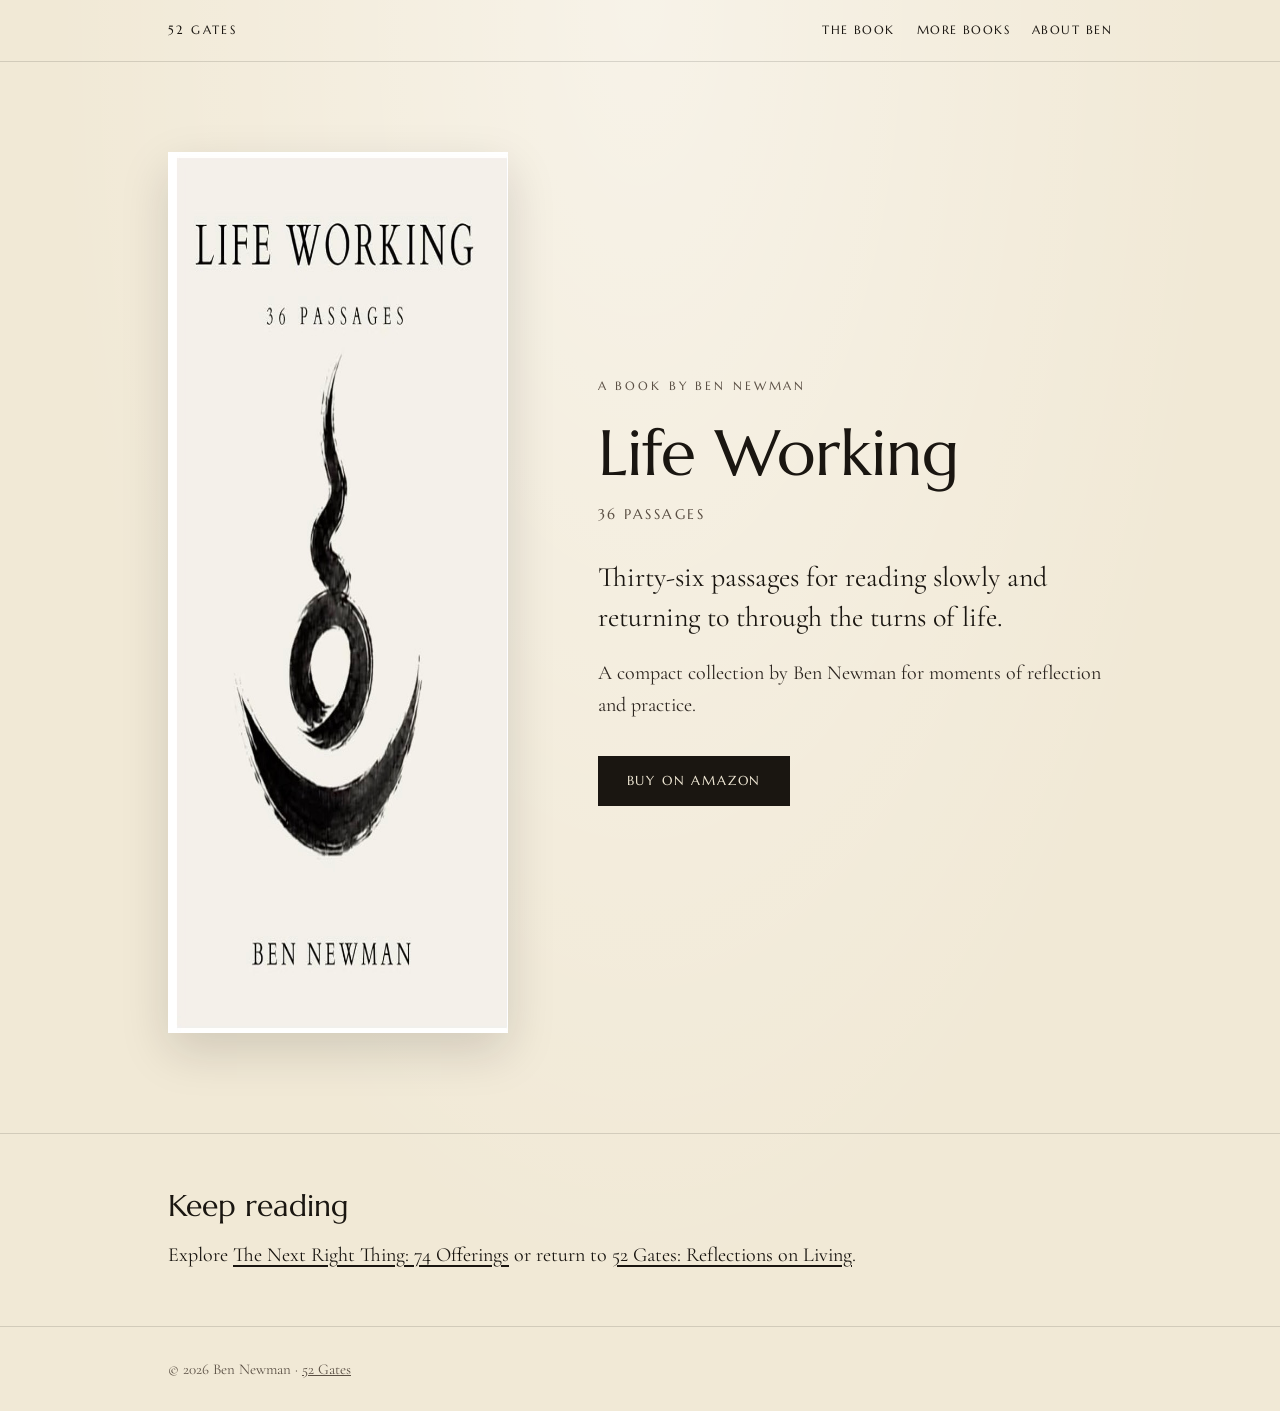
==== life-working/index.html @ 37c2bfb0 "Add landing pages for The Next Right Thing and Life Working" ====
<!DOCTYPE html>
<html lang="en">
<head>
<meta charset="UTF-8">
<meta name="viewport" content="width=device-width, initial-scale=1">
<title>Life Working: 36 Passages by Ben Newman | 52 Gates</title>
<meta name="description" content="Life Working: 36 Passages by Ben Newman. Thirty-six passages for reading slowly and returning to through the turns of life.">
<link rel="canonical" href="https://52gates.com/life-working/">
<meta property="og:type" content="book">
<meta property="og:site_name" content="52 Gates">
<meta property="og:title" content="Life Working: 36 Passages by Ben Newman">
<meta property="og:description" content="Life Working: 36 Passages by Ben Newman. Thirty-six passages for reading slowly and returning to through the turns of life.">
<meta property="og:url" content="https://52gates.com/life-working/">
<meta property="og:image" content="https://52gates.com/life-working-cover.jpeg">
<meta property="og:image:alt" content="Life Working: 36 Passages book cover">
<meta name="twitter:card" content="summary_large_image">
<link rel="preconnect" href="https://fonts.googleapis.com">
<link rel="preconnect" href="https://fonts.gstatic.com" crossorigin>
<link href="https://fonts.googleapis.com/css2?family=Cormorant+Garamond:wght@400;500;600&family=Marcellus&display=swap" rel="stylesheet">
<link rel="stylesheet" href="/books.css">
<script type="application/ld+json">{"@context":"https://schema.org","@type":"Book","name":"Life Working: 36 Passages","author":{"@type":"Person","name":"Ben Newman"},"image":"https://52gates.com/life-working-cover.jpeg","url":"https://52gates.com/life-working/","sameAs":"https://a.co/d/0bkg70Xu","description":"Thirty-six passages for reading slowly and returning to through the turns of life."}</script>
</head>
<body>
<nav class="site-nav" aria-label="Main navigation"><div class="wrap"><a class="brand" href="/">52 Gates</a><div class="links"><a href="/#book">The Book</a><a href="/#more-books">More Books</a><a href="/#about">About Ben</a></div></div></nav>
<main>
  <article class="book-hero wrap">
    <img class="cover" src="/life-working-cover.jpeg" alt="Life Working: 36 Passages book cover" width="627" height="881">
    <div>
      <p class="eyebrow">A book by Ben Newman</p>
      <h1>Life Working</h1>
      <p class="subtitle">36 Passages</p>
      <p class="intro">Thirty-six passages for reading slowly and returning to through the turns of life.</p>
      <p class="detail">A compact collection by Ben Newman for moments of reflection and practice.</p>
      <a class="button" href="https://a.co/d/0bkg70Xu" target="_blank" rel="noopener">Buy on Amazon</a>
    </div>
  </article>
  <section class="more"><div class="wrap"><h2>Keep reading</h2><p>Explore <a href="/the-next-right-thing/">The Next Right Thing: 74 Offerings</a> or return to <a href="/">52 Gates: Reflections on Living</a>.</p></div></section>
</main>
<footer><div class="wrap">© 2026 Ben Newman · <a href="/">52 Gates</a></div></footer>
</body>
</html>
---- books.css ----
:root{--cream:#F1E9D6;--ink:#1A1611;--ink-soft:#2D2620;--faded:#5A4F44;--accent:#6B4F35}*{box-sizing:border-box}html{scroll-behavior:smooth}body{margin:0;background:var(--cream);color:var(--ink);font:400 20px/1.6 'Cormorant Garamond',Georgia,serif;background-image:radial-gradient(ellipse at top,rgba(255,255,255,.45),transparent 65%)}a{color:inherit}a:focus-visible{outline:2px solid var(--accent);outline-offset:4px}.wrap{max-width:1000px;margin:auto;padding:0 28px}.site-nav{border-bottom:1px solid rgba(26,22,17,.14);padding:22px 0}.site-nav .wrap{display:flex;justify-content:space-between;gap:20px;align-items:center;flex-wrap:wrap}.site-nav a{text-decoration:none;font:12px/1.4 'Marcellus',Georgia,serif;letter-spacing:.12em;text-transform:uppercase}.site-nav a:hover,.more a:hover{color:var(--accent)}.site-nav .brand{letter-spacing:.2em}.site-nav .links{display:flex;gap:22px;flex-wrap:wrap}.book-hero{display:grid;grid-template-columns:minmax(230px,340px) minmax(0,1fr);gap:clamp(36px,7vw,100px);align-items:center;padding-top:90px;padding-bottom:100px}.cover{width:100%;display:block;box-shadow:0 18px 45px rgba(26,22,17,.15)}.eyebrow{font:12px/1.4 'Marcellus',Georgia,serif;letter-spacing:.24em;text-transform:uppercase;color:var(--faded);margin:0 0 22px}h1,h2{font-family:'Marcellus',Georgia,serif;font-weight:400;line-height:1.15}h1{font-size:clamp(40px,5vw,68px);margin:0 0 12px}.subtitle{font:14px/1.6 'Marcellus',Georgia,serif;letter-spacing:.18em;text-transform:uppercase;color:var(--faded);margin:0 0 32px}.intro{font-size:clamp(22px,2.4vw,28px);line-height:1.43;margin:0 0 20px}.detail{color:var(--ink-soft);margin:0 0 35px}.button{display:inline-block;padding:15px 28px;border:1px solid var(--ink);background:var(--ink);color:var(--cream);text-decoration:none;font:13px/1.4 'Marcellus',Georgia,serif;text-transform:uppercase;letter-spacing:.14em}.button:hover{background:var(--accent);border-color:var(--accent)}.more{border-top:1px solid rgba(26,22,17,.14);padding:55px 0}.more h2{font-size:30px;margin:0 0 16px}.more p{margin:0}.more a{text-underline-offset:4px}footer{border-top:1px solid rgba(26,22,17,.14);padding:30px 0;color:var(--faded);font-size:15px}@media(max-width:700px){.book-hero{grid-template-columns:1fr;padding-top:55px;padding-bottom:70px;gap:42px}.cover{max-width:280px;margin:auto}.site-nav .wrap{justify-content:center;text-align:center}.site-nav .links{justify-content:center}}
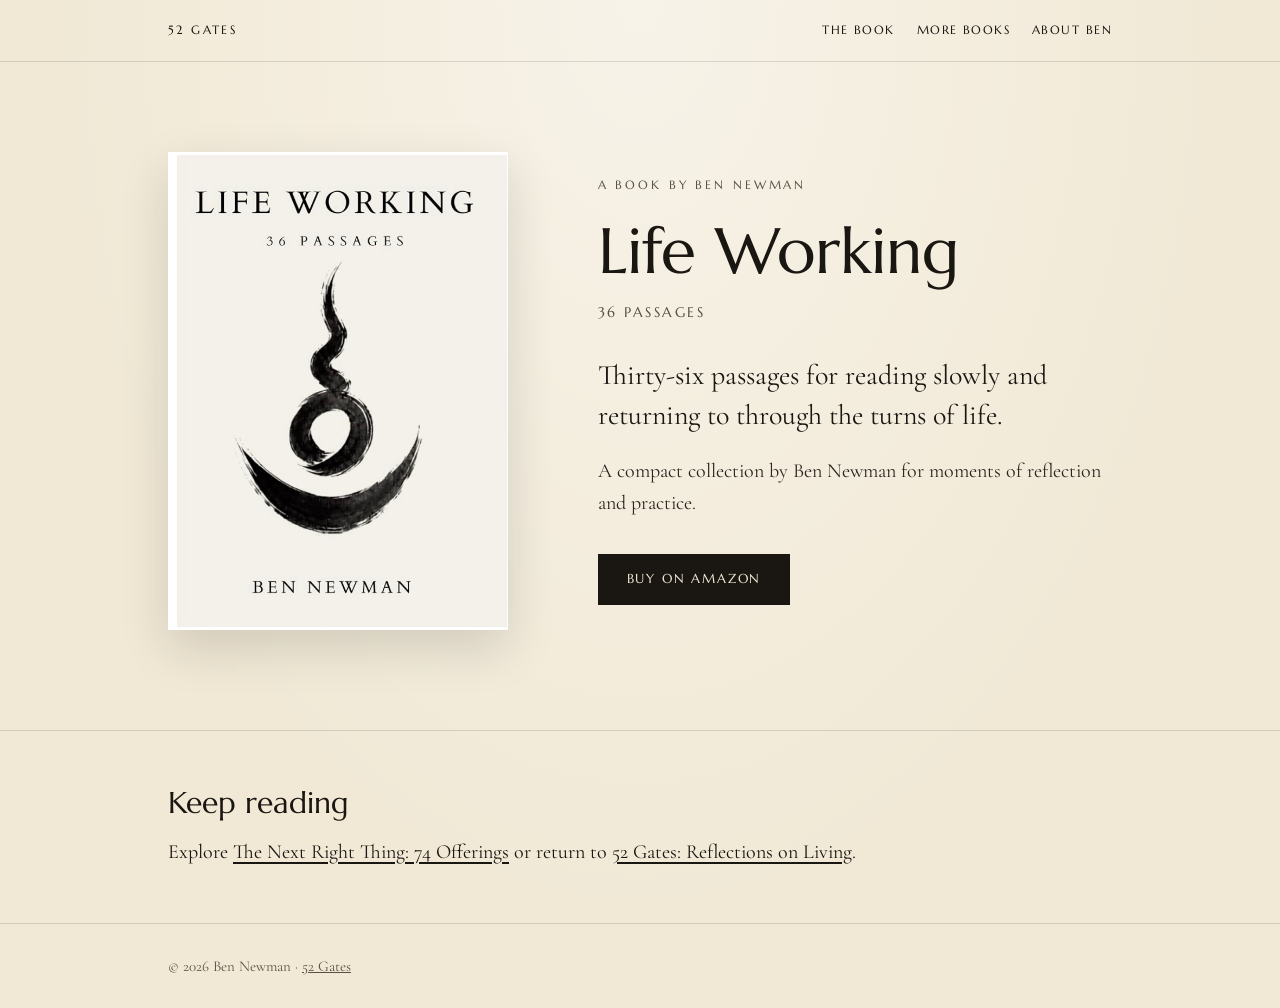
==== commit 3990163b: "Refresh corrected cover sizing on book pages" ====
--- a/life-working/index.html
+++ b/life-working/index.html
@@ -17,7 +17,7 @@
 <link rel="preconnect" href="https://fonts.googleapis.com">
 <link rel="preconnect" href="https://fonts.gstatic.com" crossorigin>
 <link href="https://fonts.googleapis.com/css2?family=Cormorant+Garamond:wght@400;500;600&family=Marcellus&display=swap" rel="stylesheet">
-<link rel="stylesheet" href="/books.css">
+<link rel="stylesheet" href="/books.css?v=2">
 <script type="application/ld+json">{"@context":"https://schema.org","@type":"Book","name":"Life Working: 36 Passages","author":{"@type":"Person","name":"Ben Newman"},"image":"https://52gates.com/life-working-cover.jpeg","url":"https://52gates.com/life-working/","sameAs":"https://a.co/d/0bkg70Xu","description":"Thirty-six passages for reading slowly and returning to through the turns of life."}</script>
 </head>
 <body>
--- a/books.css
+++ b/books.css
@@ -1 +1 @@
-:root{--cream:#F1E9D6;--ink:#1A1611;--ink-soft:#2D2620;--faded:#5A4F44;--accent:#6B4F35}*{box-sizing:border-box}html{scroll-behavior:smooth}body{margin:0;background:var(--cream);color:var(--ink);font:400 20px/1.6 'Cormorant Garamond',Georgia,serif;background-image:radial-gradient(ellipse at top,rgba(255,255,255,.45),transparent 65%)}a{color:inherit}a:focus-visible{outline:2px solid var(--accent);outline-offset:4px}.wrap{max-width:1000px;margin:auto;padding:0 28px}.site-nav{border-bottom:1px solid rgba(26,22,17,.14);padding:22px 0}.site-nav .wrap{display:flex;justify-content:space-between;gap:20px;align-items:center;flex-wrap:wrap}.site-nav a{text-decoration:none;font:12px/1.4 'Marcellus',Georgia,serif;letter-spacing:.12em;text-transform:uppercase}.site-nav a:hover,.more a:hover{color:var(--accent)}.site-nav .brand{letter-spacing:.2em}.site-nav .links{display:flex;gap:22px;flex-wrap:wrap}.book-hero{display:grid;grid-template-columns:minmax(230px,340px) minmax(0,1fr);gap:clamp(36px,7vw,100px);align-items:center;padding-top:90px;padding-bottom:100px}.cover{width:100%;display:block;box-shadow:0 18px 45px rgba(26,22,17,.15)}.eyebrow{font:12px/1.4 'Marcellus',Georgia,serif;letter-spacing:.24em;text-transform:uppercase;color:var(--faded);margin:0 0 22px}h1,h2{font-family:'Marcellus',Georgia,serif;font-weight:400;line-height:1.15}h1{font-size:clamp(40px,5vw,68px);margin:0 0 12px}.subtitle{font:14px/1.6 'Marcellus',Georgia,serif;letter-spacing:.18em;text-transform:uppercase;color:var(--faded);margin:0 0 32px}.intro{font-size:clamp(22px,2.4vw,28px);line-height:1.43;margin:0 0 20px}.detail{color:var(--ink-soft);margin:0 0 35px}.button{display:inline-block;padding:15px 28px;border:1px solid var(--ink);background:var(--ink);color:var(--cream);text-decoration:none;font:13px/1.4 'Marcellus',Georgia,serif;text-transform:uppercase;letter-spacing:.14em}.button:hover{background:var(--accent);border-color:var(--accent)}.more{border-top:1px solid rgba(26,22,17,.14);padding:55px 0}.more h2{font-size:30px;margin:0 0 16px}.more p{margin:0}.more a{text-underline-offset:4px}footer{border-top:1px solid rgba(26,22,17,.14);padding:30px 0;color:var(--faded);font-size:15px}@media(max-width:700px){.book-hero{grid-template-columns:1fr;padding-top:55px;padding-bottom:70px;gap:42px}.cover{max-width:280px;margin:auto}.site-nav .wrap{justify-content:center;text-align:center}.site-nav .links{justify-content:center}}+:root{--cream:#F1E9D6;--ink:#1A1611;--ink-soft:#2D2620;--faded:#5A4F44;--accent:#6B4F35}*{box-sizing:border-box}html{scroll-behavior:smooth}body{margin:0;background:var(--cream);color:var(--ink);font:400 20px/1.6 'Cormorant Garamond',Georgia,serif;background-image:radial-gradient(ellipse at top,rgba(255,255,255,.45),transparent 65%)}a{color:inherit}a:focus-visible{outline:2px solid var(--accent);outline-offset:4px}.wrap{max-width:1000px;margin:auto;padding:0 28px}.site-nav{border-bottom:1px solid rgba(26,22,17,.14);padding:22px 0}.site-nav .wrap{display:flex;justify-content:space-between;gap:20px;align-items:center;flex-wrap:wrap}.site-nav a{text-decoration:none;font:12px/1.4 'Marcellus',Georgia,serif;letter-spacing:.12em;text-transform:uppercase}.site-nav a:hover,.more a:hover{color:var(--accent)}.site-nav .brand{letter-spacing:.2em}.site-nav .links{display:flex;gap:22px;flex-wrap:wrap}.book-hero{display:grid;grid-template-columns:minmax(230px,340px) minmax(0,1fr);gap:clamp(36px,7vw,100px);align-items:center;padding-top:90px;padding-bottom:100px}.cover{width:100%;height:auto;display:block;box-shadow:0 18px 45px rgba(26,22,17,.15)}.eyebrow{font:12px/1.4 'Marcellus',Georgia,serif;letter-spacing:.24em;text-transform:uppercase;color:var(--faded);margin:0 0 22px}h1,h2{font-family:'Marcellus',Georgia,serif;font-weight:400;line-height:1.15}h1{font-size:clamp(40px,5vw,68px);margin:0 0 12px}.subtitle{font:14px/1.6 'Marcellus',Georgia,serif;letter-spacing:.18em;text-transform:uppercase;color:var(--faded);margin:0 0 32px}.intro{font-size:clamp(22px,2.4vw,28px);line-height:1.43;margin:0 0 20px}.detail{color:var(--ink-soft);margin:0 0 35px}.button{display:inline-block;padding:15px 28px;border:1px solid var(--ink);background:var(--ink);color:var(--cream);text-decoration:none;font:13px/1.4 'Marcellus',Georgia,serif;text-transform:uppercase;letter-spacing:.14em}.button:hover{background:var(--accent);border-color:var(--accent)}.more{border-top:1px solid rgba(26,22,17,.14);padding:55px 0}.more h2{font-size:30px;margin:0 0 16px}.more p{margin:0}.more a{text-underline-offset:4px}footer{border-top:1px solid rgba(26,22,17,.14);padding:30px 0;color:var(--faded);font-size:15px}@media(max-width:700px){.book-hero{grid-template-columns:1fr;padding-top:55px;padding-bottom:70px;gap:42px}.cover{max-width:280px;margin:auto}.site-nav .wrap{justify-content:center;text-align:center}.site-nav .links{justify-content:center}}
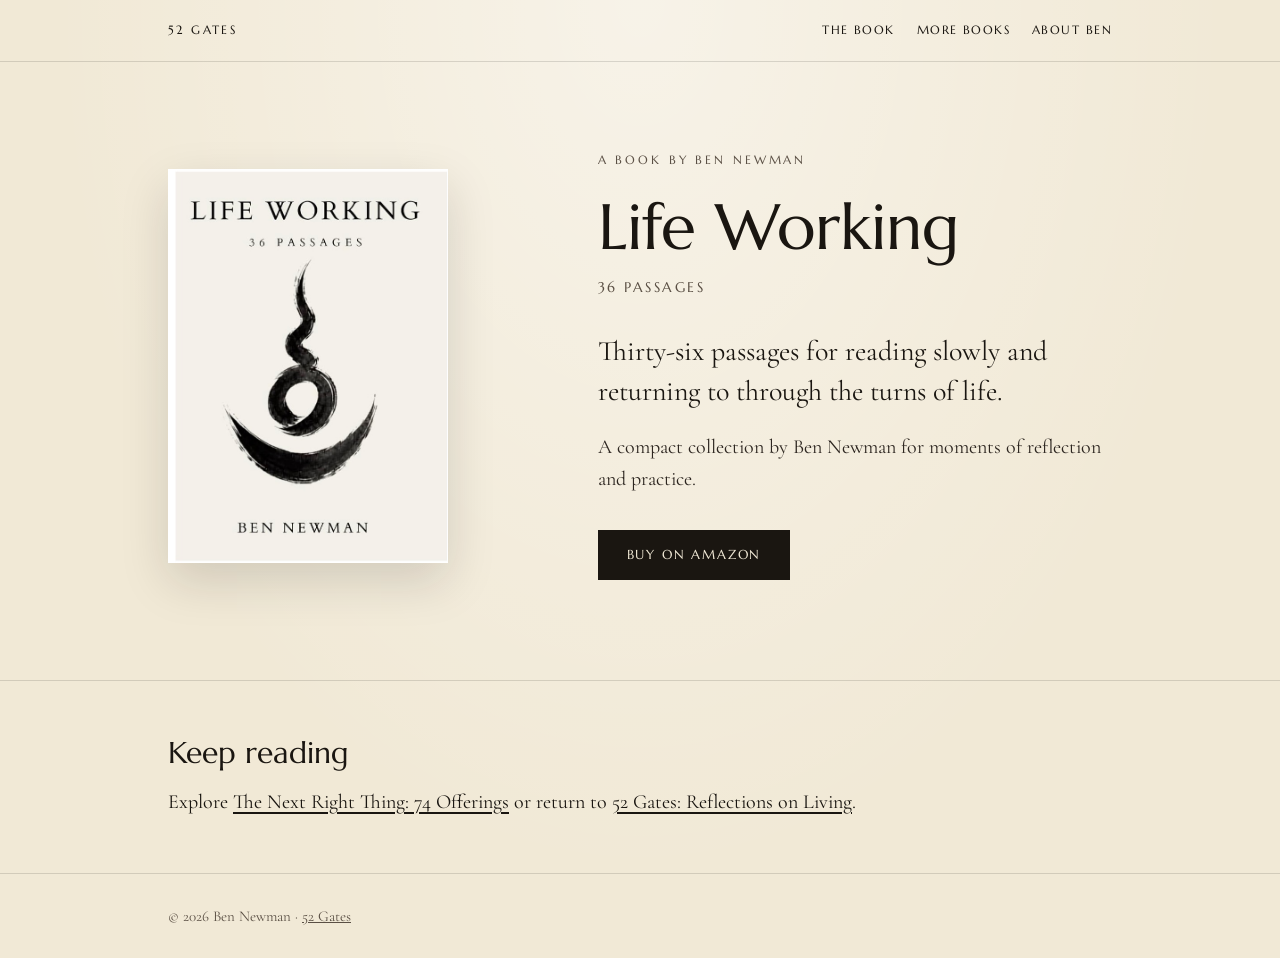
==== commit 6962d619: "Fix iPhone Safari cover aspect ratio in page markup" ====
--- a/life-working/index.html
+++ b/life-working/index.html
@@ -24,7 +24,7 @@
 <nav class="site-nav" aria-label="Main navigation"><div class="wrap"><a class="brand" href="/">52 Gates</a><div class="links"><a href="/#book">The Book</a><a href="/#more-books">More Books</a><a href="/#about">About Ben</a></div></div></nav>
 <main>
   <article class="book-hero wrap">
-    <img class="cover" src="/life-working-cover.jpeg" alt="Life Working: 36 Passages book cover" width="627" height="881">
+    <img class="cover" src="/life-working-cover.jpeg" alt="Life Working: 36 Passages book cover" style="display:block;width:100%;max-width:280px;height:auto;aspect-ratio:auto;">
     <div>
       <p class="eyebrow">A book by Ben Newman</p>
       <h1>Life Working</h1>
